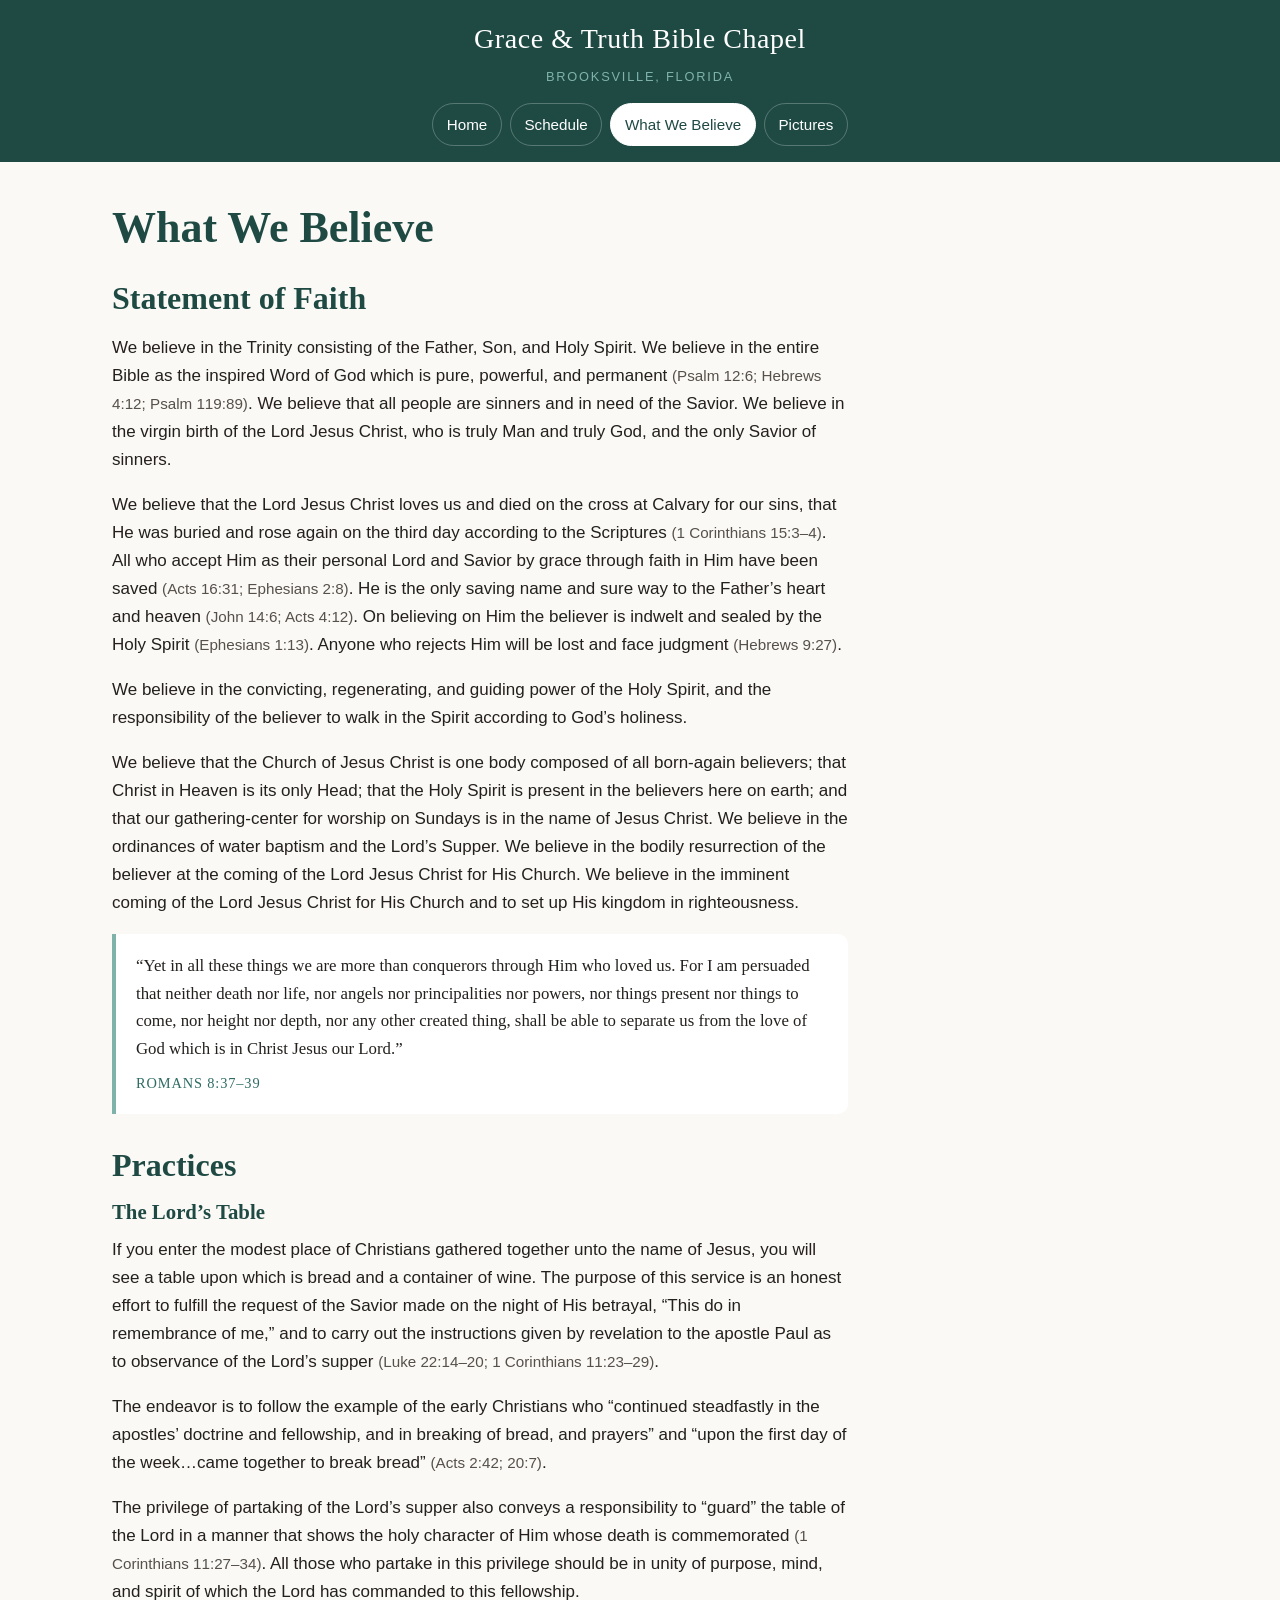
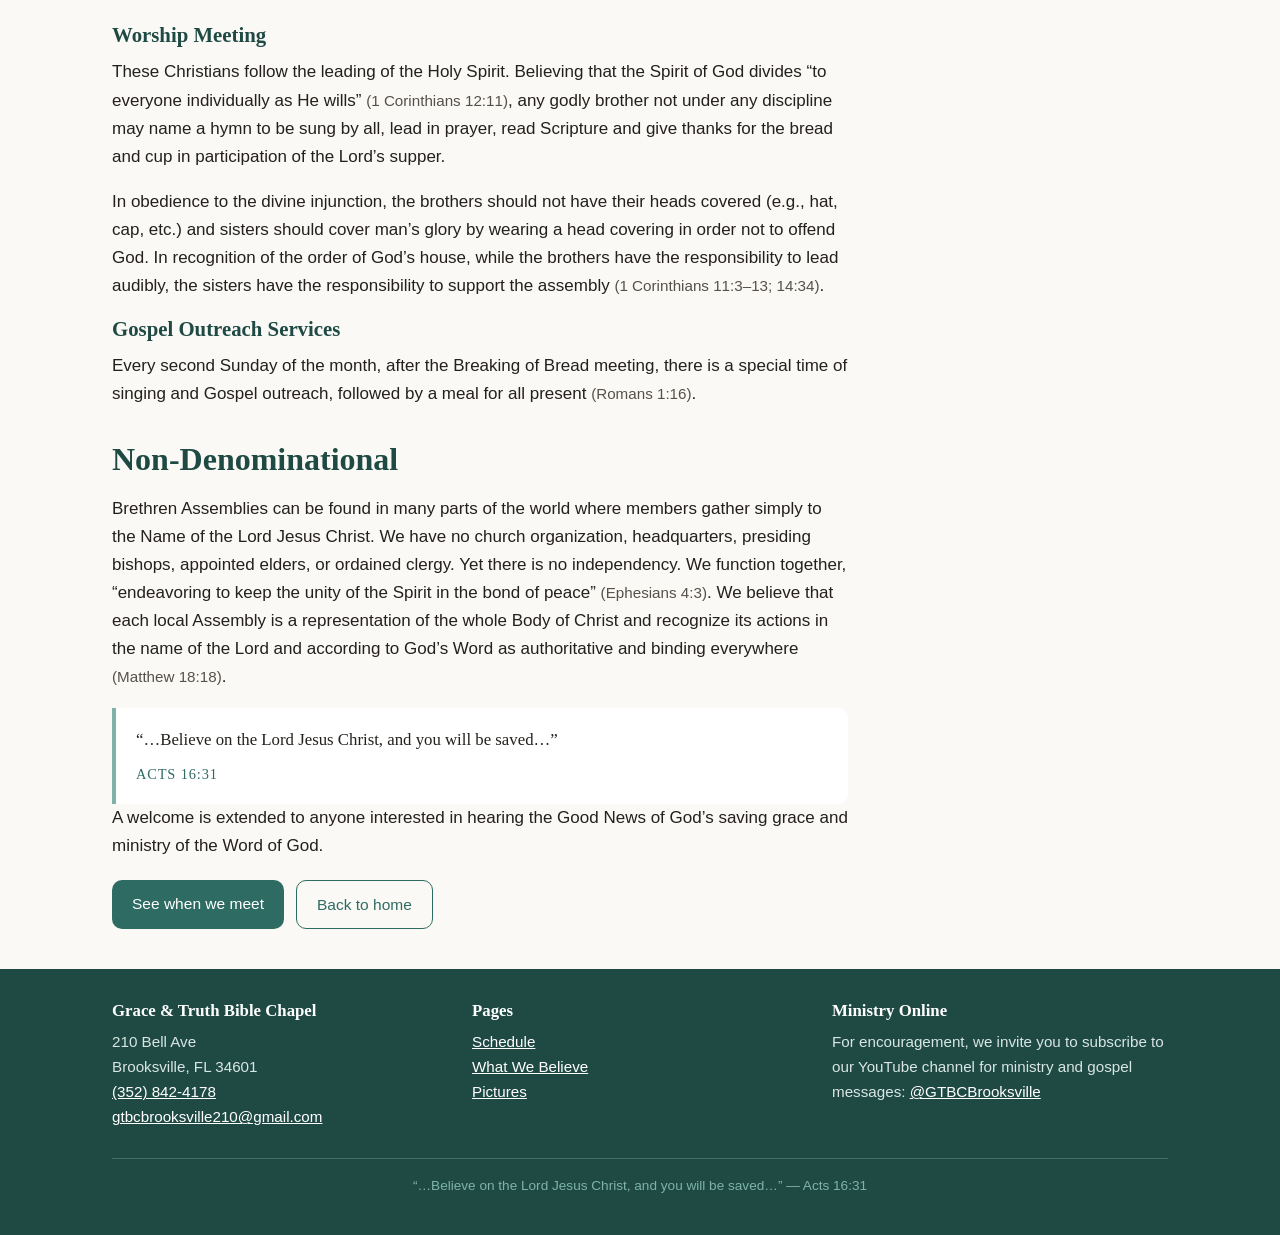
==== beliefs.html @ c38b306b "Initial site for Grace & Truth Bible Chapel" ====
<!doctype html>
<html lang="en">
<head>
<meta charset="utf-8">
<meta name="viewport" content="width=device-width, initial-scale=1">
<title>What We Believe — Grace &amp; Truth Bible Chapel</title>
<meta name="description" content="The statement of faith and the practices of Grace &amp; Truth Bible Chapel, Brooksville, FL — the Lord's Table, the worship meeting, and our non-denominational gathering to the name of the Lord Jesus Christ.">
<link rel="stylesheet" href="css/styles.css">
</head>
<body>

<a class="skip-link" href="#main">Skip to content</a>

<header class="site-header">
  <div class="container">
    <a class="brand" href="index.html">
      <span class="brand-name">Grace &amp; Truth Bible Chapel</span>
      <span class="brand-tag">Brooksville, Florida</span>
    </a>
    <nav class="site-nav" aria-label="Main">
      <ul>
        <li><a href="index.html">Home</a></li>
        <li><a href="schedule.html">Schedule</a></li>
        <li><a href="beliefs.html" aria-current="page">What We Believe</a></li>
        <li><a href="gallery.html">Pictures</a></li>
      </ul>
    </nav>
  </div>
</header>

<main id="main">

  <section class="section">
    <div class="container">
      <div class="section-head">
        <h1>What We Believe</h1>
      </div>

      <div class="prose">

        <h2>Statement of Faith</h2>

        <p>
          We believe in the Trinity consisting of the Father, Son, and Holy Spirit. We believe in
          the entire Bible as the inspired Word of God which is pure, powerful, and permanent
          <span class="ref">(Psalm 12:6; Hebrews 4:12; Psalm 119:89)</span>. We believe that all
          people are sinners and in need of the Savior. We believe in the virgin birth of the Lord
          Jesus Christ, who is truly Man and truly God, and the only Savior of sinners.
        </p>

        <p>
          We believe that the Lord Jesus Christ loves us and died on the cross at Calvary for our
          sins, that He was buried and rose again on the third day according to the Scriptures
          <span class="ref">(1 Corinthians 15:3&ndash;4)</span>. All who accept Him as their personal
          Lord and Savior by grace through faith in Him have been saved
          <span class="ref">(Acts 16:31; Ephesians 2:8)</span>. He is the only saving name and sure
          way to the Father&rsquo;s heart and heaven
          <span class="ref">(John 14:6; Acts 4:12)</span>. On believing on Him the believer is
          indwelt and sealed by the Holy Spirit <span class="ref">(Ephesians 1:13)</span>. Anyone
          who rejects Him will be lost and face judgment <span class="ref">(Hebrews 9:27)</span>.
        </p>

        <p>
          We believe in the convicting, regenerating, and guiding power of the Holy Spirit, and the
          responsibility of the believer to walk in the Spirit according to God&rsquo;s holiness.
        </p>

        <p>
          We believe that the Church of Jesus Christ is one body composed of all born-again
          believers; that Christ in Heaven is its only Head; that the Holy Spirit is present in the
          believers here on earth; and that our gathering-center for worship on Sundays is in the
          name of Jesus Christ. We believe in the ordinances of water baptism and the Lord&rsquo;s
          Supper. We believe in the bodily resurrection of the believer at the coming of the Lord
          Jesus Christ for His Church. We believe in the imminent coming of the Lord Jesus Christ
          for His Church and to set up His kingdom in righteousness.
        </p>

        <blockquote class="verse">
          &ldquo;Yet in all these things we are more than conquerors through Him who loved us. For I
          am persuaded that neither death nor life, nor angels nor principalities nor powers, nor
          things present nor things to come, nor height nor depth, nor any other created thing,
          shall be able to separate us from the love of God which is in Christ Jesus our Lord.&rdquo;
          <cite>Romans 8:37&ndash;39</cite>
        </blockquote>

        <h2>Practices</h2>

        <h3>The Lord&rsquo;s Table</h3>

        <p>
          If you enter the modest place of Christians gathered together unto the name of Jesus, you
          will see a table upon which is bread and a container of wine. The purpose of this service
          is an honest effort to fulfill the request of the Savior made on the night of His
          betrayal, &ldquo;This do in remembrance of me,&rdquo; and to carry out the instructions
          given by revelation to the apostle Paul as to observance of the Lord&rsquo;s supper
          <span class="ref">(Luke 22:14&ndash;20; 1 Corinthians 11:23&ndash;29)</span>.
        </p>

        <p>
          The endeavor is to follow the example of the early Christians who &ldquo;continued
          steadfastly in the apostles&rsquo; doctrine and fellowship, and in breaking of bread, and
          prayers&rdquo; and &ldquo;upon the first day of the week&hellip;came together to break
          bread&rdquo; <span class="ref">(Acts 2:42; 20:7)</span>.
        </p>

        <p>
          The privilege of partaking of the Lord&rsquo;s supper also conveys a responsibility to
          &ldquo;guard&rdquo; the table of the Lord in a manner that shows the holy character of Him
          whose death is commemorated <span class="ref">(1 Corinthians 11:27&ndash;34)</span>. All
          those who partake in this privilege should be in unity of purpose, mind, and spirit of
          which the Lord has commanded to this fellowship.
        </p>

        <h3>Worship Meeting</h3>

        <p>
          These Christians follow the leading of the Holy Spirit. Believing that the Spirit of God
          divides &ldquo;to everyone individually as He wills&rdquo;
          <span class="ref">(1 Corinthians 12:11)</span>, any godly brother not under any discipline
          may name a hymn to be sung by all, lead in prayer, read Scripture and give thanks for the
          bread and cup in participation of the Lord&rsquo;s supper.
        </p>

        <p>
          In obedience to the divine injunction, the brothers should not have their heads covered
          (e.g., hat, cap, etc.) and sisters should cover man&rsquo;s glory by wearing a head
          covering in order not to offend God. In recognition of the order of God&rsquo;s house,
          while the brothers have the responsibility to lead audibly, the sisters have the
          responsibility to support the assembly
          <span class="ref">(1 Corinthians 11:3&ndash;13; 14:34)</span>.
        </p>

        <h3>Gospel Outreach Services</h3>

        <p>
          Every second Sunday of the month, after the Breaking of Bread meeting, there is a special
          time of singing and Gospel outreach, followed by a meal for all present
          <span class="ref">(Romans 1:16)</span>.
        </p>

        <h2>Non-Denominational</h2>

        <p>
          Brethren Assemblies can be found in many parts of the world where members gather simply to
          the Name of the Lord Jesus Christ. We have no church organization, headquarters, presiding
          bishops, appointed elders, or ordained clergy. Yet there is no independency. We function
          together, &ldquo;endeavoring to keep the unity of the Spirit in the bond of peace&rdquo;
          <span class="ref">(Ephesians 4:3)</span>. We believe that each local Assembly is a
          representation of the whole Body of Christ and recognize its actions in the name of the
          Lord and according to God&rsquo;s Word as authoritative and binding everywhere
          <span class="ref">(Matthew 18:18)</span>.
        </p>

        <blockquote class="verse">
          &ldquo;&hellip;Believe on the Lord Jesus Christ, and you will be saved&hellip;&rdquo;
          <cite>Acts 16:31</cite>
        </blockquote>

        <p>
          A welcome is extended to anyone interested in hearing the Good News of God&rsquo;s saving
          grace and ministry of the Word of God.
        </p>

        <div class="btn-row">
          <a class="btn" href="schedule.html">See when we meet</a>
          <a class="btn btn-ghost" href="index.html">Back to home</a>
        </div>

      </div>
    </div>
  </section>

</main>

<footer class="site-footer">
  <div class="container">
    <div class="footer-grid">
      <div>
        <h3>Grace &amp; Truth Bible Chapel</h3>
        <address>
          210 Bell Ave<br>
          Brooksville, FL 34601<br>
          <a href="tel:+13528424178">(352) 842-4178</a><br>
          <a href="mailto:gtbcbrooksville210@gmail.com">gtbcbrooksville210@gmail.com</a>
        </address>
      </div>
      <div>
        <h3>Pages</h3>
        <p>
          <a href="schedule.html">Schedule</a><br>
          <a href="beliefs.html">What We Believe</a><br>
          <a href="gallery.html">Pictures</a>
        </p>
      </div>
      <div>
        <h3>Ministry Online</h3>
        <p>
          For encouragement, we invite you to subscribe to our YouTube channel for
          ministry and gospel messages:
          <a href="https://www.youtube.com/@GTBCBrooksville">@GTBCBrooksville</a>
        </p>
      </div>
    </div>
    <p class="footer-bottom">
      &ldquo;&hellip;Believe on the Lord Jesus Christ, and you will be saved&hellip;&rdquo; &mdash; Acts 16:31
    </p>
  </div>
</footer>

</body>
</html>
---- css/styles.css ----
/* Grace & Truth Bible Chapel — shared stylesheet.
   Placeholder styling: structure and colors are easy to swap when the
   real template arrives. All layout is mobile-first. */

:root {
  --brand:        #2e6b63;
  --brand-dark:   #1f4a44;
  --brand-light:  #7fb3aa;
  --wood:         #5c4433;
  --ink:          #23201d;
  --ink-soft:     #55504a;
  --paper:        #fbf9f5;
  --card:         #ffffff;
  --line:         #e3ddd3;
  --maxw:         68rem;
  --radius:       10px;
}

*, *::before, *::after { box-sizing: border-box; }

html { -webkit-text-size-adjust: 100%; scroll-behavior: smooth; }

body {
  margin: 0;
  background: var(--paper);
  color: var(--ink);
  font-family: -apple-system, BlinkMacSystemFont, "Segoe UI", Roboto, Helvetica, Arial, sans-serif;
  font-size: 1.0625rem;
  line-height: 1.65;
}

h1, h2, h3, h4 {
  font-family: Georgia, "Times New Roman", serif;
  line-height: 1.2;
  color: var(--brand-dark);
  margin: 0 0 .5em;
}

h1 { font-size: clamp(1.75rem, 5vw, 2.75rem); }
h2 { font-size: clamp(1.4rem, 3.6vw, 2rem); }
h3 { font-size: clamp(1.1rem, 2.6vw, 1.3rem); }

p { margin: 0 0 1em; }

a { color: var(--brand); }
a:hover, a:focus { color: var(--brand-dark); }

img { max-width: 100%; height: auto; display: block; }

.container {
  width: 100%;
  max-width: var(--maxw);
  margin: 0 auto;
  padding: 0 1rem;
}

/* ---------- Header & navigation ---------- */

.site-header {
  background: var(--brand-dark);
  color: #fff;
  padding: 1rem 0;
}

.site-header a { color: #fff; text-decoration: none; }

.brand { display: block; text-align: center; }
.brand-name {
  font-family: Georgia, "Times New Roman", serif;
  font-size: clamp(1.25rem, 4.5vw, 1.75rem);
  letter-spacing: .02em;
  display: block;
}
.brand-tag {
  display: block;
  font-size: .8rem;
  letter-spacing: .14em;
  text-transform: uppercase;
  color: var(--brand-light);
  margin-top: .25rem;
}

.site-nav ul {
  list-style: none;
  margin: 1rem 0 0;
  padding: 0;
  display: flex;
  flex-wrap: wrap;
  justify-content: center;
  gap: .4rem .5rem;
}

.site-nav a {
  display: block;
  padding: .5rem .85rem;
  border-radius: 999px;
  font-size: .95rem;
  border: 1px solid rgba(255,255,255,.25);
}

.site-nav a:hover,
.site-nav a:focus { background: rgba(255,255,255,.14); }

.site-nav a[aria-current="page"] {
  background: #fff;
  color: var(--brand-dark);
  border-color: #fff;
}

/* ---------- Hero ---------- */

.hero { background: #fff; border-bottom: 1px solid var(--line); }

.hero img {
  width: 100%;
  max-height: 22rem;
  object-fit: cover;
}

.hero-text { text-align: center; padding: 2rem 0 2.25rem; }

.hero-text p.invite {
  font-size: 1.15rem;
  color: var(--ink-soft);
  max-width: 38rem;
  margin-left: auto;
  margin-right: auto;
}

.service-time {
  display: inline-block;
  background: var(--brand);
  color: #fff;
  font-size: 1.05rem;
  padding: .6rem 1.2rem;
  border-radius: var(--radius);
  margin-top: .5rem;
}

/* ---------- Sections ---------- */

.section { padding: 2.5rem 0; }
.section + .section { border-top: 1px solid var(--line); }
.section-alt { background: #fff; }

.section-head { margin-bottom: 1.5rem; }
.section-head p { color: var(--ink-soft); margin: 0; }

/* ---------- Cards & grids ---------- */

.grid {
  display: grid;
  gap: 1rem;
  grid-template-columns: 1fr;
}

@media (min-width: 40rem) {
  .grid-2 { grid-template-columns: repeat(2, 1fr); }
  .grid-3 { grid-template-columns: repeat(3, 1fr); }
}

@media (min-width: 56rem) {
  .grid-3 { grid-template-columns: repeat(3, 1fr); }
}

.card {
  background: var(--card);
  border: 1px solid var(--line);
  border-radius: var(--radius);
  padding: 1.25rem;
}

.section-alt .card { background: var(--paper); }

.card h3 { margin-top: 0; }

.card .day {
  display: block;
  font-size: .78rem;
  letter-spacing: .14em;
  text-transform: uppercase;
  color: var(--brand);
  margin-bottom: .35rem;
}

.card :last-child { margin-bottom: 0; }

/* ---------- Schedule lists ---------- */

.times { list-style: none; margin: 0; padding: 0; }

.times li {
  padding: .6rem 0;
  border-top: 1px solid var(--line);
}

.times li:first-child { border-top: 0; }

.times .time {
  display: block;
  font-weight: 600;
  color: var(--brand-dark);
}

.times .note { color: var(--ink-soft); font-size: .95rem; }

/* ---------- Scripture ---------- */

blockquote.verse {
  margin: 0;
  padding: 1.1rem 1.25rem;
  background: var(--card);
  border-left: 4px solid var(--brand-light);
  border-radius: 0 var(--radius) var(--radius) 0;
  font-family: Georgia, "Times New Roman", serif;
  font-size: 1.05rem;
  color: var(--ink);
}

.section-alt blockquote.verse { background: var(--paper); }

blockquote.verse cite {
  display: block;
  margin-top: .6rem;
  font-style: normal;
  font-size: .9rem;
  letter-spacing: .06em;
  text-transform: uppercase;
  color: var(--brand);
}

.verse-hero {
  max-width: 40rem;
  margin: 0 auto 1.25rem;
  border: 0;
  background: none;
  text-align: center;
  font-size: clamp(1.05rem, 3vw, 1.3rem);
  padding: 0;
}

.section-alt .verse-hero, .verse-hero { background: none; }
.verse-hero cite { text-align: center; }

/* ---------- Buttons ---------- */

.btn {
  display: inline-block;
  padding: .65rem 1.25rem;
  border-radius: var(--radius);
  background: var(--brand);
  color: #fff;
  text-decoration: none;
  font-size: .97rem;
}

.btn:hover, .btn:focus { background: var(--brand-dark); color: #fff; }

.btn-ghost {
  background: transparent;
  color: var(--brand);
  border: 1px solid var(--brand);
}

.btn-ghost:hover, .btn-ghost:focus { background: var(--brand); color: #fff; }

.btn-row { display: flex; flex-wrap: wrap; gap: .75rem; margin-top: 1.25rem; }

/* ---------- Contact ---------- */

.contact-list { list-style: none; margin: 0; padding: 0; }
.contact-list li { margin-bottom: .9rem; }
.contact-list .label {
  display: block;
  font-size: .78rem;
  letter-spacing: .14em;
  text-transform: uppercase;
  color: var(--brand);
}

address { font-style: normal; }

/* ---------- Gallery ---------- */

.gallery { display: grid; gap: 1.25rem; grid-template-columns: 1fr; }

@media (min-width: 44rem) {
  .gallery { grid-template-columns: repeat(2, 1fr); }
}

.gallery figure {
  margin: 0;
  background: var(--card);
  border: 1px solid var(--line);
  border-radius: var(--radius);
  overflow: hidden;
}

.gallery img { width: 100%; aspect-ratio: 4 / 3; object-fit: cover; }

.gallery figcaption {
  padding: .85rem 1rem;
  font-size: .95rem;
  color: var(--ink-soft);
}

.gallery .tall img { aspect-ratio: 3 / 4; }

/* ---------- Prose (detail pages) ---------- */

.prose { max-width: 46rem; }
.prose h2 { margin-top: 2rem; }
.prose h2:first-child { margin-top: 0; }
.prose ul { padding-left: 1.2rem; }
.prose li { margin-bottom: .4rem; }

.ref { color: var(--ink-soft); font-size: .95rem; }

/* ---------- Footer ---------- */

.site-footer {
  background: var(--brand-dark);
  color: #d9e6e3;
  padding: 2rem 0 1.5rem;
  font-size: .95rem;
}

.site-footer h3 { color: #fff; font-size: 1.05rem; }
.site-footer a { color: #fff; }

.footer-grid { display: grid; gap: 1.5rem; grid-template-columns: 1fr; }

@media (min-width: 44rem) {
  .footer-grid { grid-template-columns: repeat(3, 1fr); }
}

.footer-bottom {
  margin-top: 1.75rem;
  padding-top: 1rem;
  border-top: 1px solid rgba(255,255,255,.18);
  text-align: center;
  font-size: .85rem;
  color: var(--brand-light);
}

.skip-link {
  position: absolute;
  left: -9999px;
}
.skip-link:focus {
  left: .5rem;
  top: .5rem;
  z-index: 10;
  background: #fff;
  color: var(--brand-dark);
  padding: .5rem .75rem;
  border-radius: var(--radius);
}
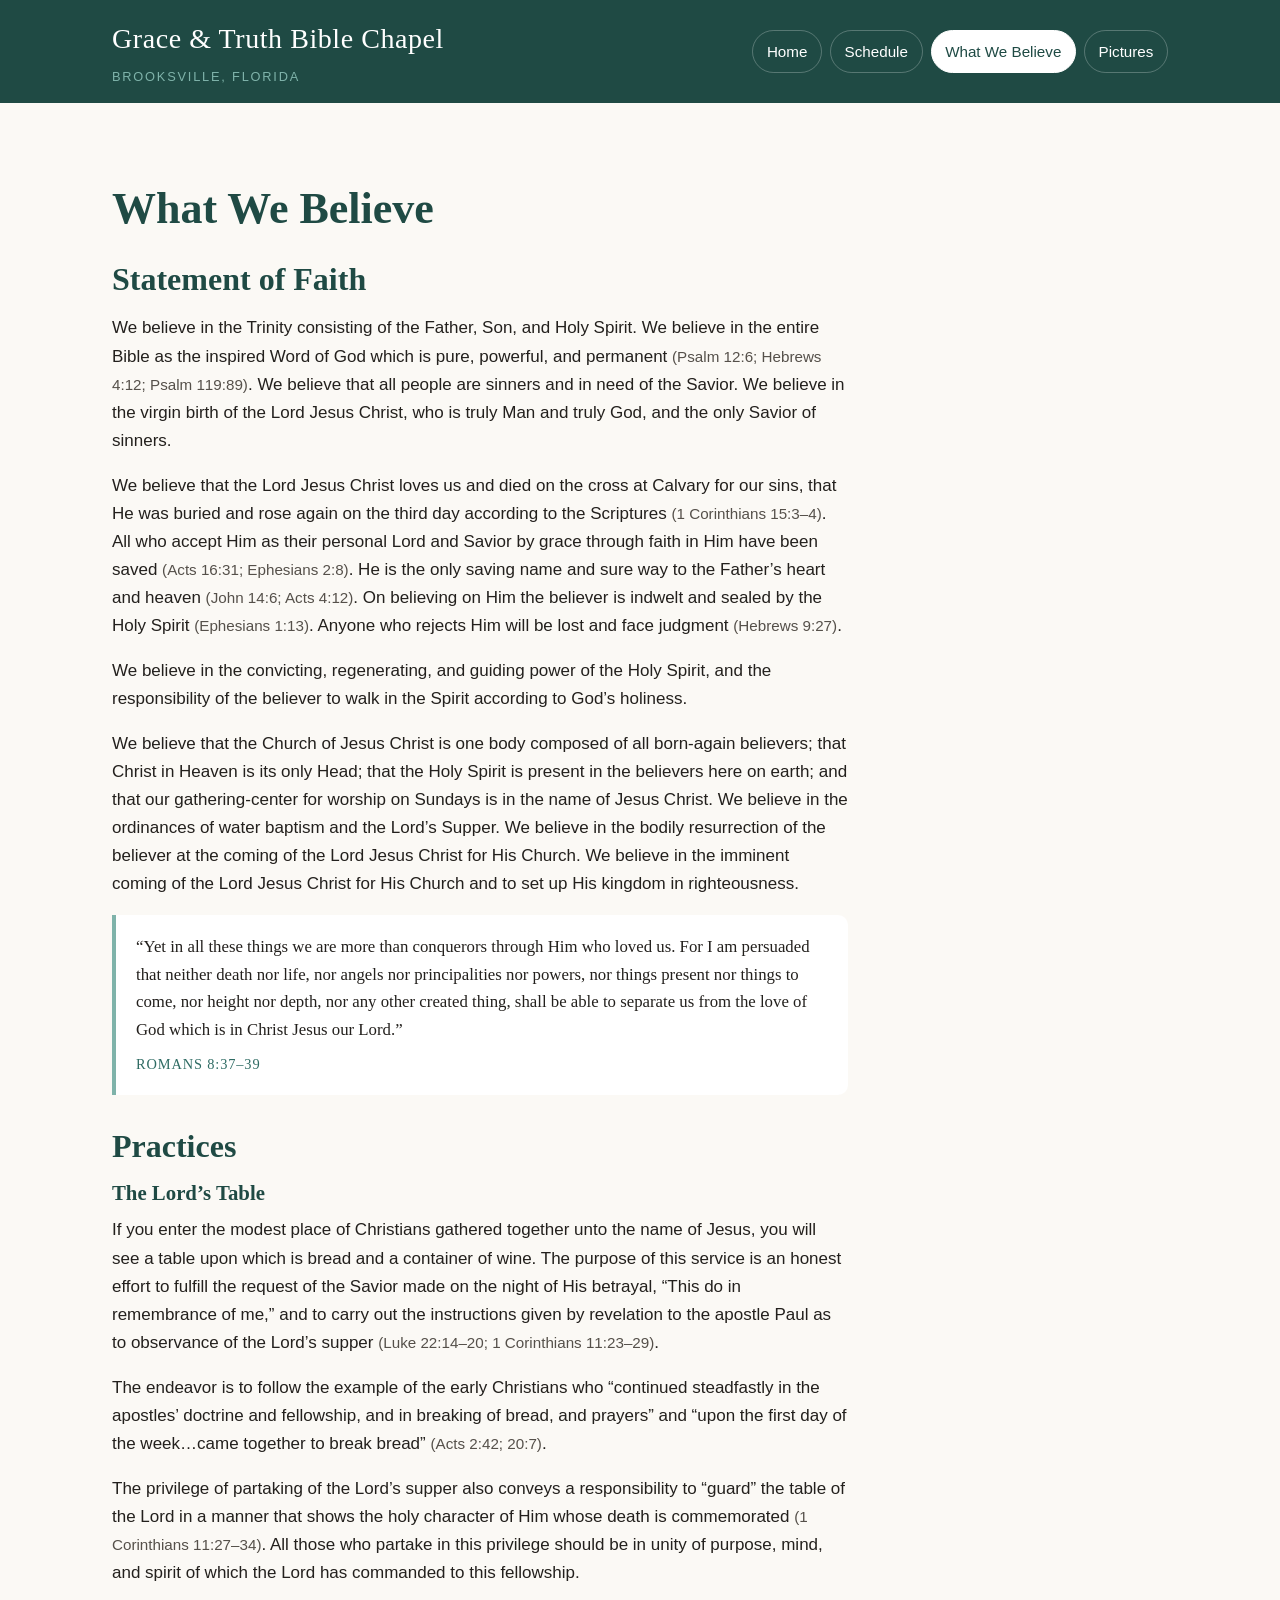
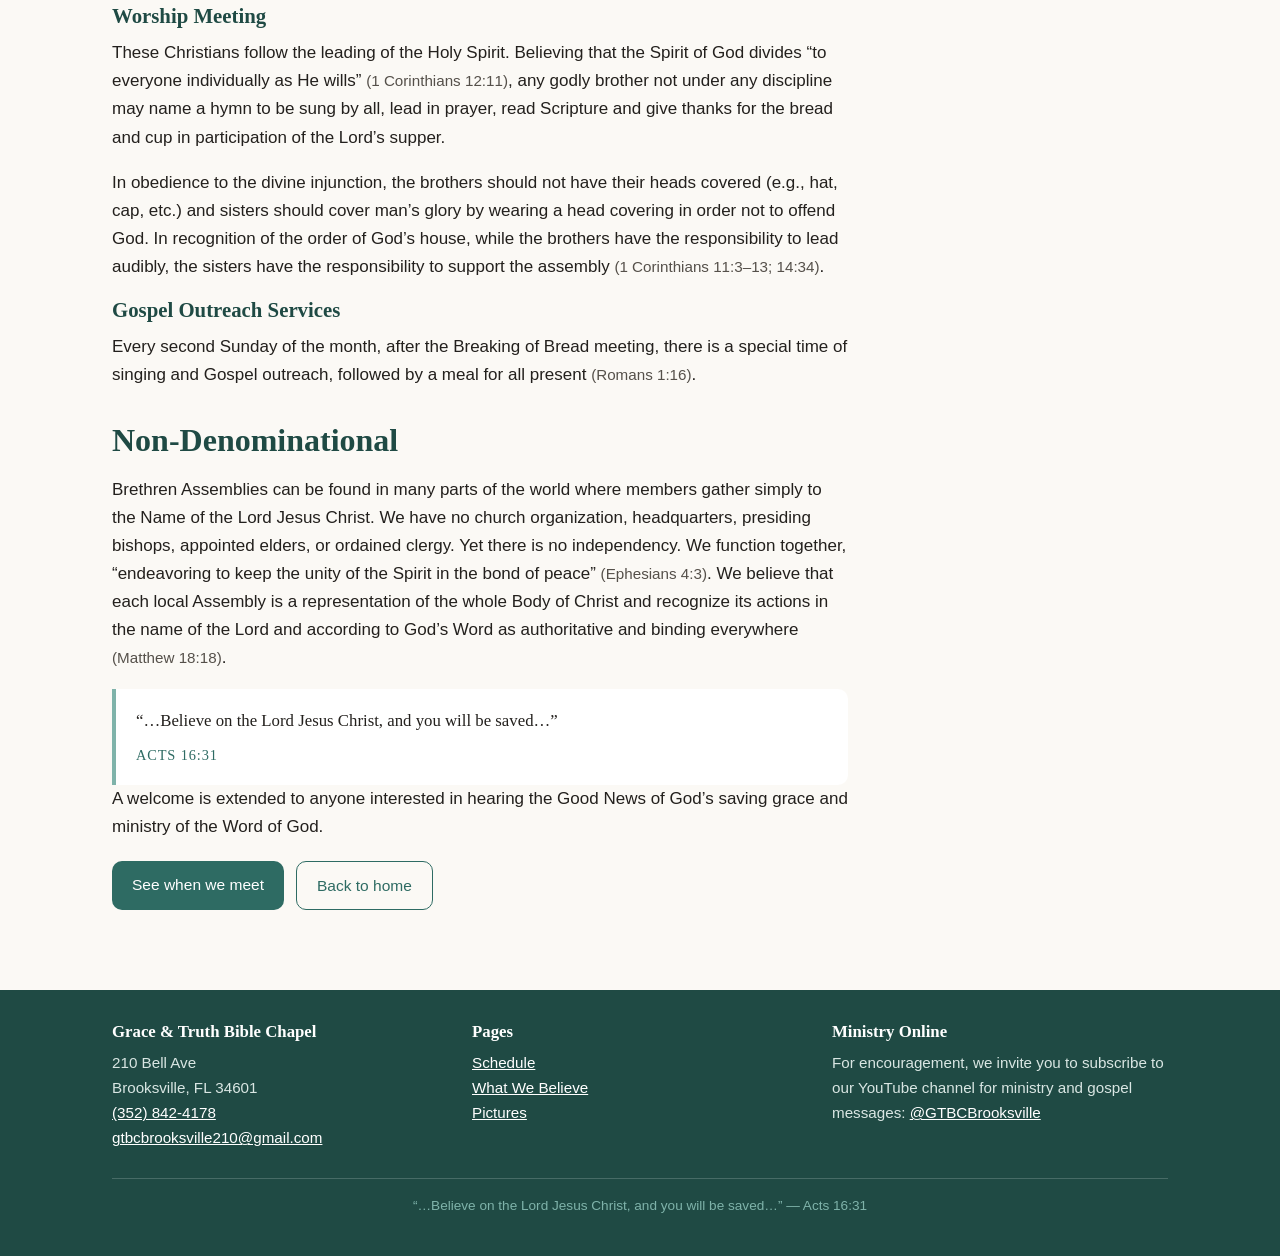
==== commit 4cf6d04c: "Rework home page into alternating image/text sections Approximates the layout of the Bailard Squares" ====
--- a/beliefs.html
+++ b/beliefs.html
@@ -12,7 +12,7 @@
 <a class="skip-link" href="#main">Skip to content</a>
 
 <header class="site-header">
-  <div class="container">
+  <div class="container header-inner">
     <a class="brand" href="index.html">
       <span class="brand-name">Grace &amp; Truth Bible Chapel</span>
       <span class="brand-tag">Brooksville, Florida</span>
--- a/css/styles.css
+++ b/css/styles.css
@@ -64,7 +64,22 @@
 
 .site-header a { color: #fff; text-decoration: none; }
 
+.header-inner {
+  display: flex;
+  flex-direction: column;
+  align-items: center;
+  gap: .75rem;
+}
+
+@media (min-width: 52rem) {
+  .header-inner { flex-direction: row; justify-content: space-between; }
+}
+
 .brand { display: block; text-align: center; }
+
+@media (min-width: 52rem) {
+  .brand { text-align: left; }
+}
 .brand-name {
   font-family: Georgia, "Times New Roman", serif;
   font-size: clamp(1.25rem, 4.5vw, 1.75rem);
@@ -82,7 +97,7 @@
 
 .site-nav ul {
   list-style: none;
-  margin: 1rem 0 0;
+  margin: 0;
   padding: 0;
   display: flex;
   flex-wrap: wrap;
@@ -111,10 +126,13 @@
 
 .hero { background: #fff; border-bottom: 1px solid var(--line); }
 
+/* No height cap and no hardcoded ratio: the height follows the image's own
+   proportions via the global `img { height: auto }`. Nothing is ever cropped,
+   and re-cropping the source file just works without touching this rule. */
 .hero img {
   width: 100%;
-  max-height: 22rem;
-  object-fit: cover;
+  max-width: 1600px;      /* never upscale past the native size */
+  margin: 0 auto;
 }
 
 .hero-text { text-align: center; padding: 2rem 0 2.25rem; }
@@ -139,7 +157,11 @@
 
 /* ---------- Sections ---------- */
 
-.section { padding: 2.5rem 0; }
+.section { padding: 3rem 0; }
+
+@media (min-width: 52rem) {
+  .section { padding: 5rem 0; }
+}
 .section + .section { border-top: 1px solid var(--line); }
 .section-alt { background: #fff; }
 
@@ -356,3 +378,36 @@
   padding: .5rem .75rem;
   border-radius: var(--radius);
 }
+
+
+/* ---------- Alternating image + text sections ---------- */
+
+.feature-inner {
+  display: grid;
+  gap: 2rem;
+  grid-template-columns: 1fr;
+  align-items: center;
+}
+
+@media (min-width: 52rem) {
+  .feature-inner { grid-template-columns: 1fr 1fr; gap: 4rem; }
+
+  /* Image right, text left. On narrow screens the image always
+     stacks on top, whichever side it takes on desktop. */
+  .feature-media-right .feature-media { order: 2; }
+}
+
+.feature-media img {
+  width: 100%;
+  aspect-ratio: 4 / 3;
+  object-fit: cover;
+  border-radius: var(--radius);
+}
+
+/* The crosses drawing sits high in the frame; bias the crop upward. */
+.feature-media img.focus-top { object-position: center 28%; }
+
+.feature-body > :first-child { margin-top: 0; }
+.feature-body .times { margin-bottom: 1.25rem; }
+.feature-body .verse + .verse { margin-top: 1rem; }
+.feature-body .btn-row { margin-top: 1.5rem; }
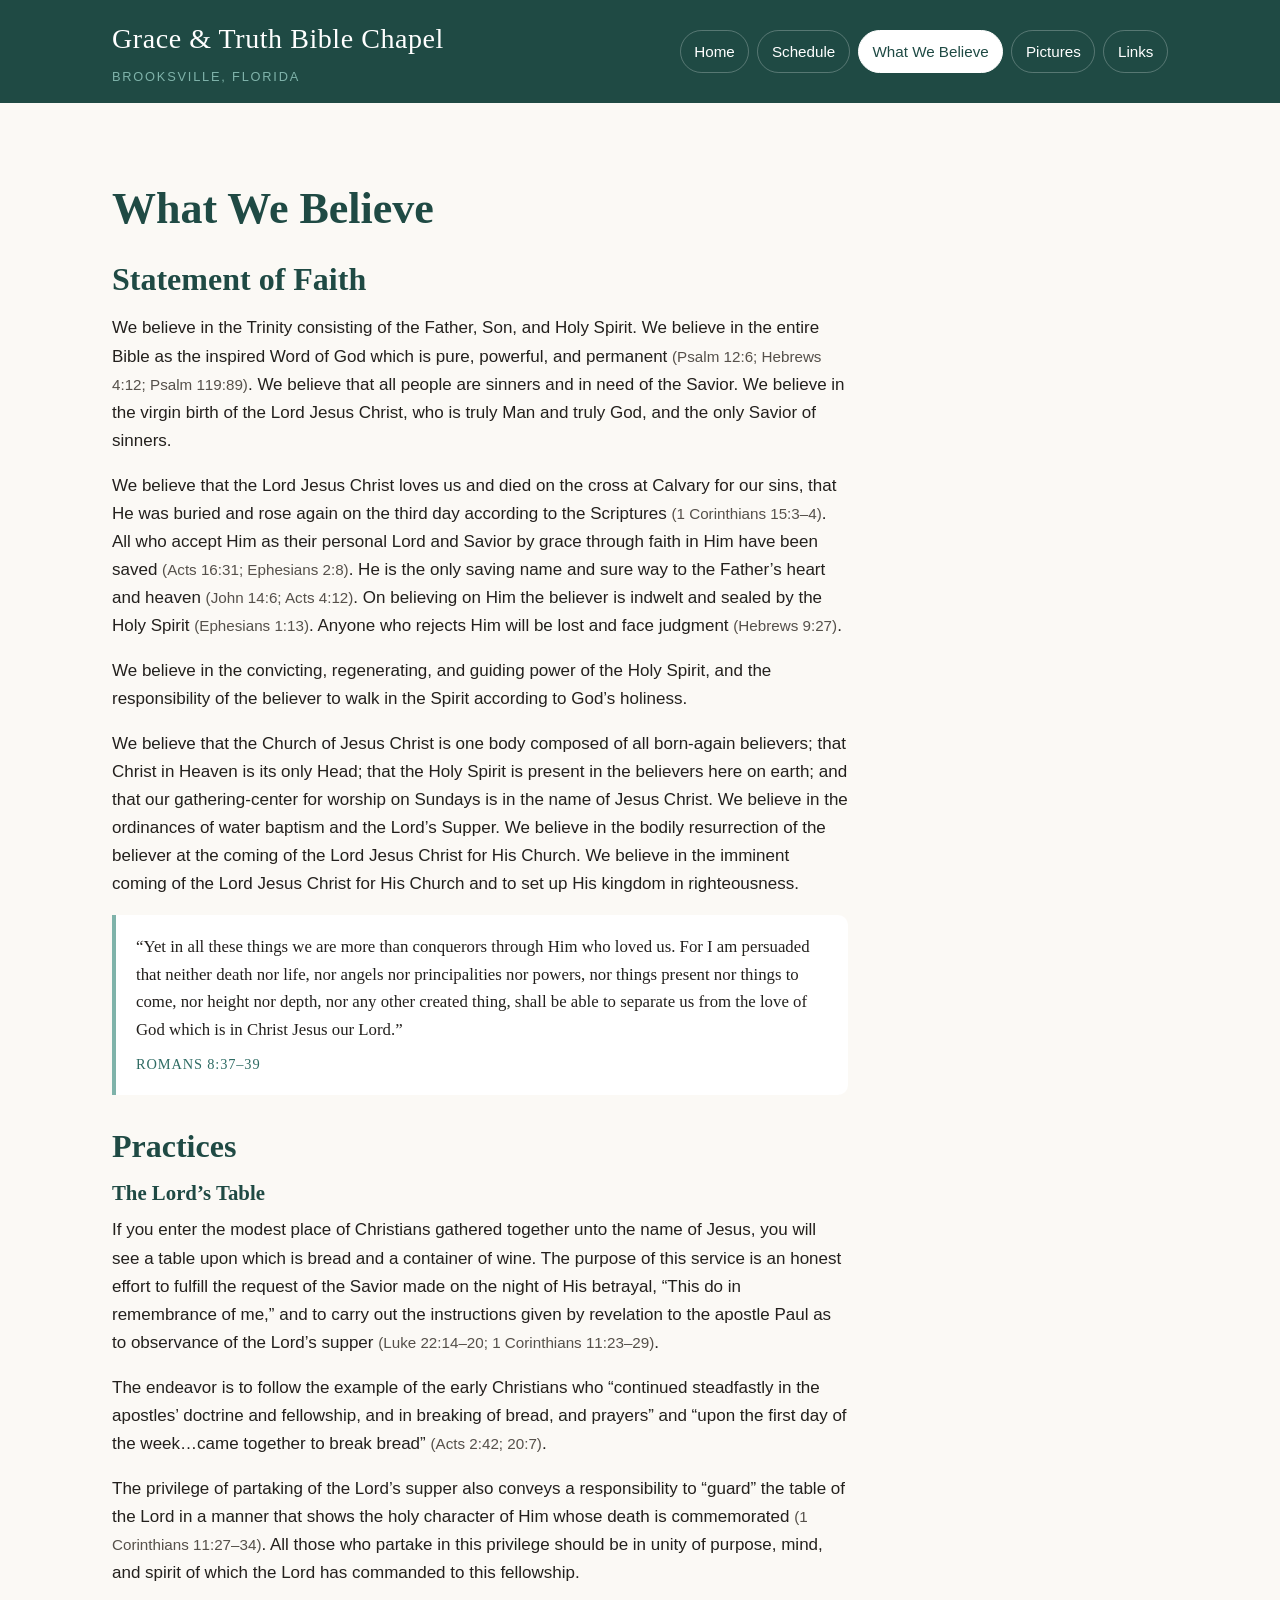
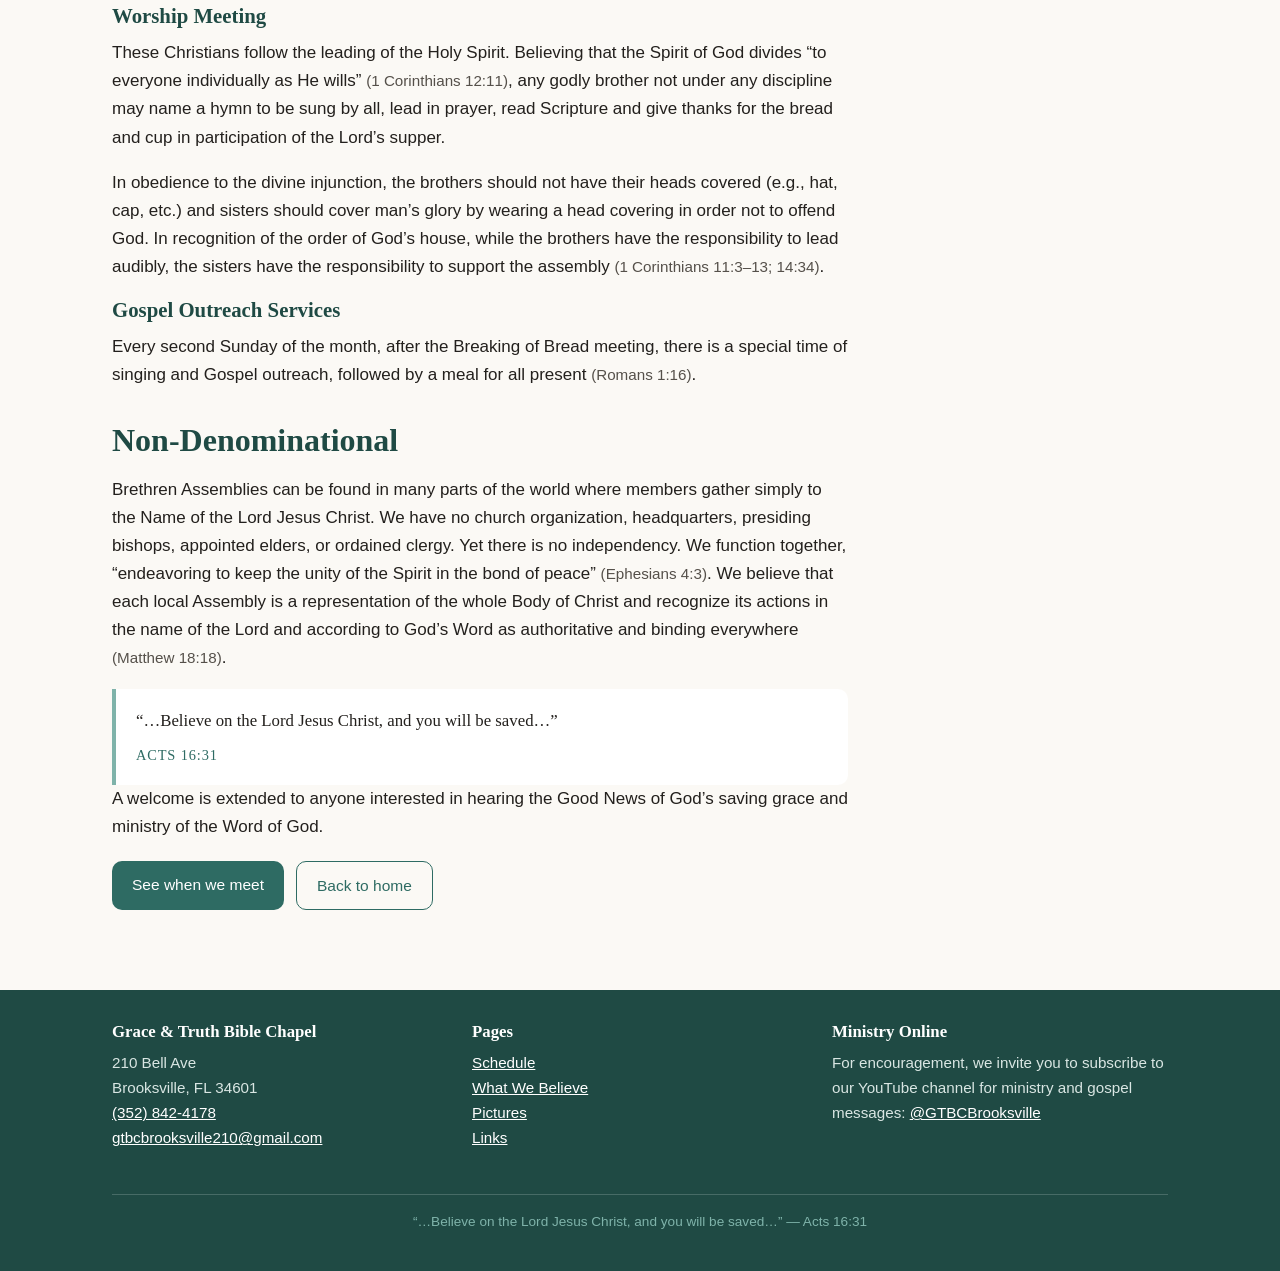
==== commit d9ab0a78: "Add a Links page Four groups of outside links: camps and conferences, spiritual resources, Christian" ====
--- a/beliefs.html
+++ b/beliefs.html
@@ -23,6 +23,7 @@
         <li><a href="schedule.html">Schedule</a></li>
         <li><a href="beliefs.html" aria-current="page">What We Believe</a></li>
         <li><a href="gallery.html">Pictures</a></li>
+        <li><a href="links.html">Links</a></li>
       </ul>
     </nav>
   </div>
@@ -189,7 +190,8 @@
         <p>
           <a href="schedule.html">Schedule</a><br>
           <a href="beliefs.html">What We Believe</a><br>
-          <a href="gallery.html">Pictures</a>
+          <a href="gallery.html">Pictures</a><br>
+          <a href="links.html">Links</a>
         </p>
       </div>
       <div>
--- a/css/styles.css
+++ b/css/styles.css
@@ -62,6 +62,22 @@
   padding: 1rem 0;
 }
 
+/* Home page: the bar sits on top of the hero photo instead of above it. */
+.site-header-overlay {
+  position: absolute;
+  top: 0;
+  left: 0;
+  right: 0;
+  z-index: 10;
+  background: transparent;
+}
+
+/* Over a photo the muted tagline colour loses all contrast, and the brand
+   needs a shadow to stay readable wherever the image happens to be light. */
+.site-header-overlay .brand-name,
+.site-header-overlay .brand-tag { text-shadow: 0 1px 10px rgba(0,0,0,.45); }
+.site-header-overlay .brand-tag { color: rgba(255,255,255,.88); }
+
 .site-header a { color: #fff; text-decoration: none; }
 
 .header-inner {
@@ -124,15 +140,50 @@
 
 /* ---------- Hero ---------- */
 
-.hero { background: #fff; border-bottom: 1px solid var(--line); }
-
-/* No height cap and no hardcoded ratio: the height follows the image's own
-   proportions via the global `img { height: auto }`. Nothing is ever cropped,
-   and re-cropping the source file just works without touching this rule. */
+.hero { position: relative; background: #fff; }
+
+/* Darkens the photo just enough for white text to stay legible. */
+.hero-overlay-scrim::after {
+  content: "";
+  position: absolute;
+  inset: 0;
+  z-index: 1;
+  background: linear-gradient(to bottom,
+    rgba(0,0,0,.50), rgba(0,0,0,.18) 45%, rgba(0,0,0,.40));
+}
+
+.hero-overlay {
+  position: absolute;
+  inset: 0;
+  z-index: 2;
+  display: flex;
+  align-items: center;
+  justify-content: center;
+  text-align: center;
+  padding: 9rem 1rem 2.5rem;   /* top padding clears the overlaid bar */
+}
+
+@media (min-width: 52rem) {
+  .hero-overlay { padding: 7rem 1rem 3rem; }
+}
+
+.hero-overlay h1 {
+  color: #fff;
+  margin: 0;
+  max-width: 20ch;
+  text-shadow: 0 1px 14px rgba(0,0,0,.35);
+}
+
+/* No hardcoded ratio: height follows the image's own proportions via the
+   global `img { height: auto }`, so re-cropping the file needs no CSS change.
+   min-height only engages on narrow screens, where the photo would otherwise
+   be too short to hold the overlaid bar and title; object-position keeps the
+   chapel in frame for the horizontal crop that min-height causes there. */
 .hero img {
   width: 100%;
-  max-width: 1600px;      /* never upscale past the native size */
-  margin: 0 auto;
+  min-height: 24rem;
+  object-fit: cover;
+  object-position: 65% center;
 }
 
 .hero-text { text-align: center; padding: 2rem 0 2.25rem; }
@@ -407,7 +458,96 @@
 /* The crosses drawing sits high in the frame; bias the crop upward. */
 .feature-media img.focus-top { object-position: center 28%; }
 
+/* Group photo: keep its own proportions. The 4:3 crop above would slice
+   the people standing at either edge of the frame. */
+.feature-media img.natural { aspect-ratio: auto; }
+
 .feature-body > :first-child { margin-top: 0; }
 .feature-body .times { margin-bottom: 1.25rem; }
 .feature-body .verse + .verse { margin-top: 1rem; }
 .feature-body .btn-row { margin-top: 1.5rem; }
+
+
+/* ---------- Latest video ---------- */
+
+/* The iframe's src is the channel's uploads playlist rather than a single
+   video id, so the newest sermon plays first and the markup never has to be
+   touched. loading="lazy" keeps the player's scripts off the initial page
+   load until the section scrolls into view. */
+
+.video-head { text-align: center; }
+
+.video-frame {
+  max-width: 56rem;
+  margin: 0 auto;
+  aspect-ratio: 16 / 9;
+  border-radius: var(--radius);
+  overflow: hidden;
+  background: #000;
+}
+
+.video-frame iframe {
+  display: block;
+  width: 100%;
+  height: 100%;
+  border: 0;
+}
+
+.video-actions { justify-content: center; }
+
+
+/* ---------- Links page ---------- */
+
+/* Shared spacing for every group of cards on the links page, so the gap
+   below a group is the same whether a heading or the footer button follows. */
+.link-grid { margin-bottom: 2.5rem; }
+
+.link-card {
+  display: flex;
+  flex-direction: column;
+  gap: .6rem;
+  text-decoration: none;
+  color: inherit;
+}
+
+.link-card:hover, .link-card:focus {
+  border-color: var(--brand-light);
+  color: inherit;
+}
+
+.link-card h3 { margin: 0; }
+.link-card p  { margin: 0; color: var(--ink-soft); font-size: .95rem; }
+
+/* A fixed box so wordmarks of very different proportions still line up
+   across the row. */
+.link-logo {
+  display: flex;
+  align-items: center;
+  justify-content: center;
+  height: 4.5rem;
+  margin-bottom: .25rem;
+}
+
+.link-logo img { max-width: 70%; max-height: 100%; width: auto; object-fit: contain; }
+
+/* Sites with no logo of their own get their initials, so a row of cards
+   keeps an even rhythm instead of one card collapsing. */
+.link-monogram {
+  font-family: Georgia, "Times New Roman", serif;
+  font-size: 1.6rem;
+  letter-spacing: .1em;
+  color: var(--brand);
+  border: 2px solid var(--brand-light);
+  border-radius: var(--radius);
+  padding: .35rem .75rem;
+}
+
+.link-domain {
+  margin-top: auto;
+  padding-top: .35rem;
+  font-size: .85rem;
+  color: var(--brand);
+  word-break: break-word;
+}
+
+.link-card:hover .link-domain, .link-card:focus .link-domain { color: var(--brand-dark); }
